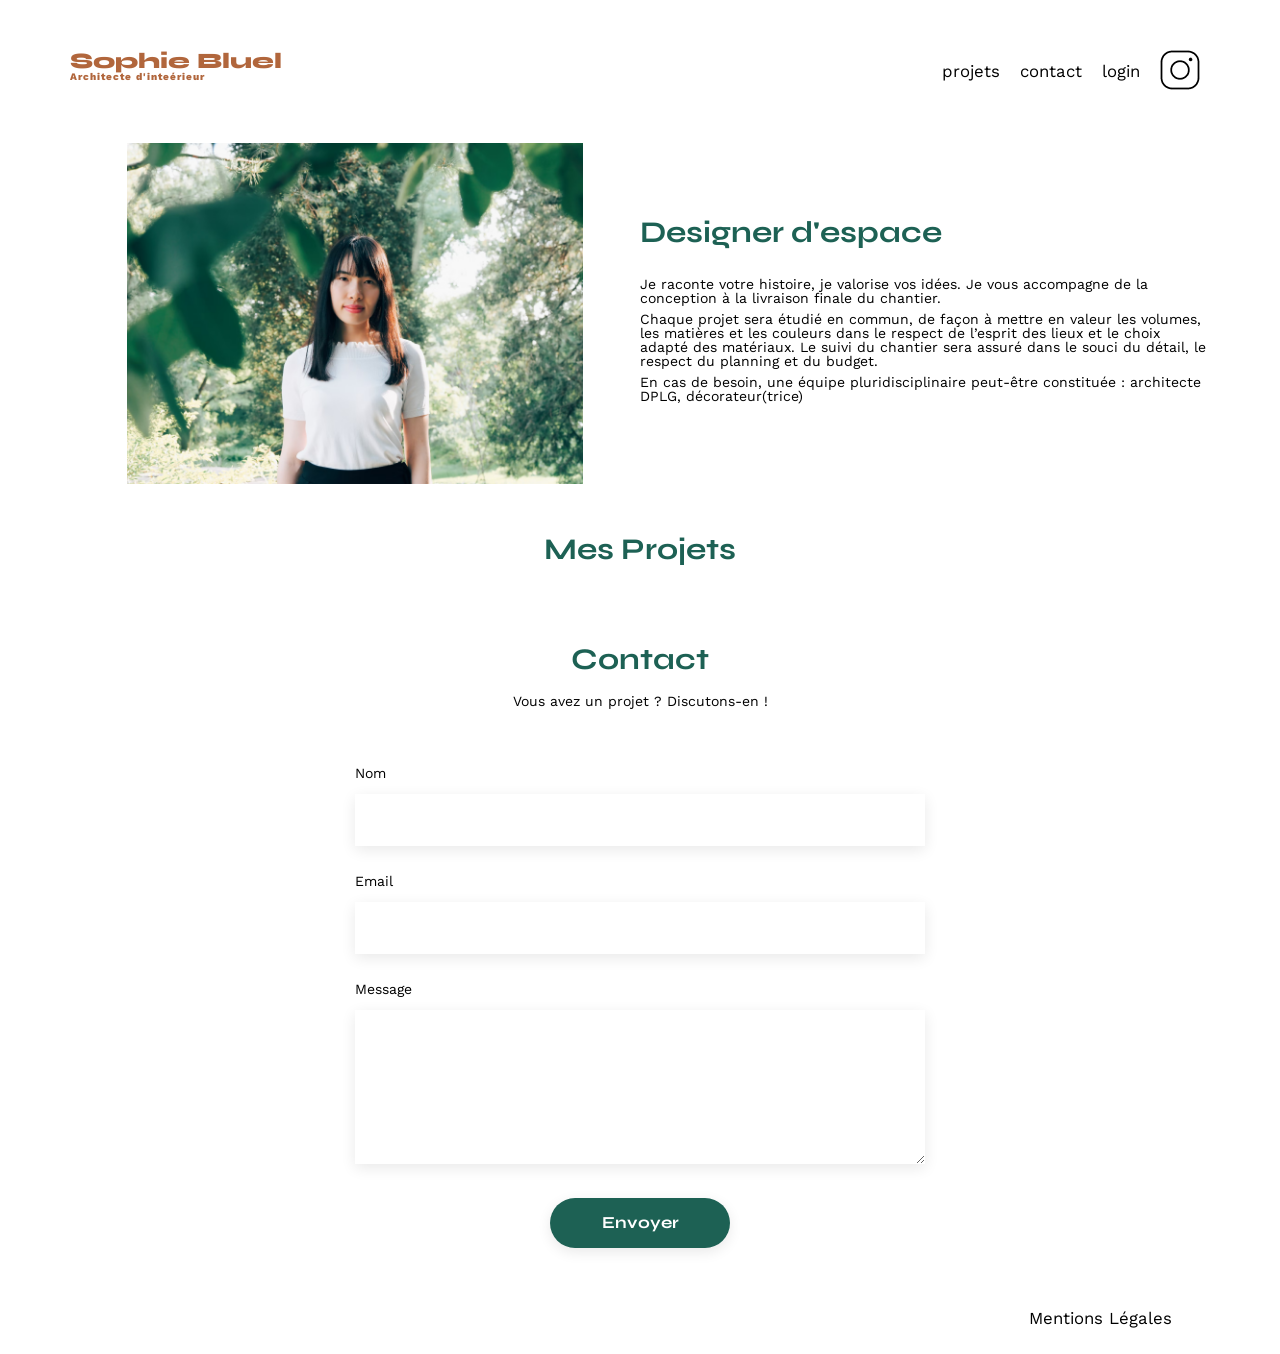
==== FrontEnd/index.html @ 556f459b "Récupérer donner via API" ====
<!DOCTYPE html>
<html lang="fr">
<head>
	<meta charset="UTF-8">
	<title>Sophie Bluel - Architecte d'intérieur</title>
	<meta name="viewport" content="width=device-width, initial-scale=1.0">
	<link rel="preconnect" href="https://fonts.googleapis.com">
	<link rel="preconnect" href="https://fonts.gstatic.com" crossorigin>
	<link href="https://fonts.googleapis.com/css2?family=Syne:wght@700;800&family=Work+Sans&display=swap" rel="stylesheet">
	<meta name="description" content="">
	<link rel="stylesheet" href="./assets/style.css">
</head>
<body>
<header>
	<h1>Sophie Bluel <span>Architecte d'inteérieur</span></h1>
	<nav>
		<ul>
			<li>projets</li>
			<li>contact</li>
			<li>login</li>
			<li><img src="./assets/icons/instagram.png" alt="Instagram"></li>
		</ul>
	</nav>
</header>
<main>
	<section id="introduction">
		<figure>
			<img src="./assets/images/sophie-bluel.png" alt="">
		</figure>
		<article>
			<h2>Designer d'espace</h2>
			<p>Je raconte votre histoire, je valorise vos idées. Je vous accompagne de la conception à la livraison finale du chantier.</p>
			<p>Chaque projet sera étudié en commun, de façon à mettre en valeur les volumes, les matières et les couleurs dans le respect de l’esprit des lieux et le choix adapté des matériaux. Le suivi du chantier sera assuré dans le souci du détail, le respect du planning et du budget.</p>
			<p>En cas de besoin, une équipe pluridisciplinaire peut-être constituée : architecte DPLG, décorateur(trice)</p>
		</article>
	</section>
	<section id="portfolio">
		<h2>Mes Projets</h2>
		<div id="categories">
			
		</div>
		<div class="gallery">
			
		</div>
	</section>
	<section id="contact">
		<h2>Contact</h2>
		<p>Vous avez un projet ? Discutons-en !</p>
		<form action="#" method="post">
			<label for="name">Nom</label>
			<input type="text" name="name" id="name">
			<label for="email">Email</label>
			<input type="email" name="email" id="email">
			<label for="message">Message</label>
			<textarea name="message" id="message" cols="30" rows="10"></textarea>
			<input type="submit" value="Envoyer">
		</form>
	</section>
</main>

<footer>
	<nav>
		<ul>
			<li>Mentions Légales</li>
		</ul>
	</nav>
</footer>
<script src="./script.js"></script>
</body>
</html>
---- FrontEnd/assets/style.css ----
/* http://meyerweb.com/eric/tools/css/reset/
   v2.0 | 20110126
   License: none (public domain)
*/

html, body, div, span, applet, object, iframe,
h1, h2, h3, h4, h5, h6, p, blockquote, pre,
a, abbr, acronym, address, big, cite, code,
del, dfn, em, img, ins, kbd, q, s, samp,
small, strike, strong, sub, sup, tt, var,
b, u, i, center,
dl, dt, dd, ol, ul, li,
fieldset, form, label, legend,
table, caption, tbody, tfoot, thead, tr, th, td,
article, aside, canvas, details, embed,
figure, figcaption, footer, header, hgroup,
menu, nav, output, ruby, section, summary,
time, mark, audio, video {
	margin: 0;
	padding: 0;
	border: 0;
	font-size: 100%;
	font: inherit;
	vertical-align: baseline;
}
/* HTML5 display-role reset for older browsers */
article, aside, details, figcaption, figure,
footer, header, hgroup, menu, nav, section {
	display: block;
}
body {
	line-height: 1;
}
ol, ul {
	list-style: none;
}
blockquote, q {
	quotes: none;
}
blockquote:before, blockquote:after,
q:before, q:after {
	content: '';
	content: none;
}
table {
	border-collapse: collapse;
	border-spacing: 0;
}
/** end reset css**/
body {
	max-width: 1140px;
	margin:auto;
	font-family: 'Work Sans' ;
	font-size: 14px;
}
header {
	display: flex;
	justify-content: space-between;
	margin: 50px 0
}
section {
	margin: 50px 0
}

h1{
	display: flex;
	flex-direction: column;
	font-family: 'Syne';
	font-size: 22px;
	font-weight: 800;
	color: #B1663C
}

h1 > span {
	font-family: 'Work Sans';
	font-size:10px;
	letter-spacing: 0.1em;
;
}

h2{
	font-family: 'Syne';
	font-weight: 700;
	font-size: 30px;
	color: #1D6154
}
nav ul {
	display: flex;
	align-items: center;
	list-style-type: none;

}
nav li {
	padding: 0 10px;
	font-size: 1.2em;
}

li:hover {
	color: #B1663C;
}
#introduction {
	display: flex;
	align-items: center;
}
#introduction figure {
	flex: 1
}
#introduction img {
	display: block;
	margin: auto;
	width: 80%;
}

#introduction article {
	flex: 1
}
#introduction h2 {
	margin-bottom: 1em;
}

#introduction p {
	margin-bottom: 0.5em;
}
#portfolio h2 {
	text-align: center;
	margin-bottom: 1em;
}
.gallery {
	width: 100%;
	display: grid;
	grid-template-columns: 1fr 1fr 1fr;
	grid-column-gap: 20px;
	grid-row-gap: 20px;
}

.gallery img {
	width: 100%;

}
#contact {
	width: 50%;
margin: auto;
}
#contact > * {
	text-align: center;

}
#contact h2{
	margin-bottom: 20px;
}
#contact form {
	text-align: left;
	margin-top:30px;
	display: flex;
	flex-direction: column;
}

#contact input {
	height: 50px;
	font-size: 1.2em;
	border: none;
	box-shadow: 0px 4px 14px rgba(0, 0, 0, 0.09);
}
#contact label {
	margin: 2em 0 1em 0;
}
#contact textarea {
	border: none;
	box-shadow: 0px 4px 14px rgba(0, 0, 0, 0.09);
}

input[type="submit"]{
	font-family: 'Syne';
	font-weight: 700;
	color: white;
	background-color: #1D6154;
	margin : 2em auto ;
	width: 180px;
	text-align: center;
	border-radius: 60px ;
}

footer nav ul {
	display: flex;
	justify-content: flex-end;
	margin: 2em
}
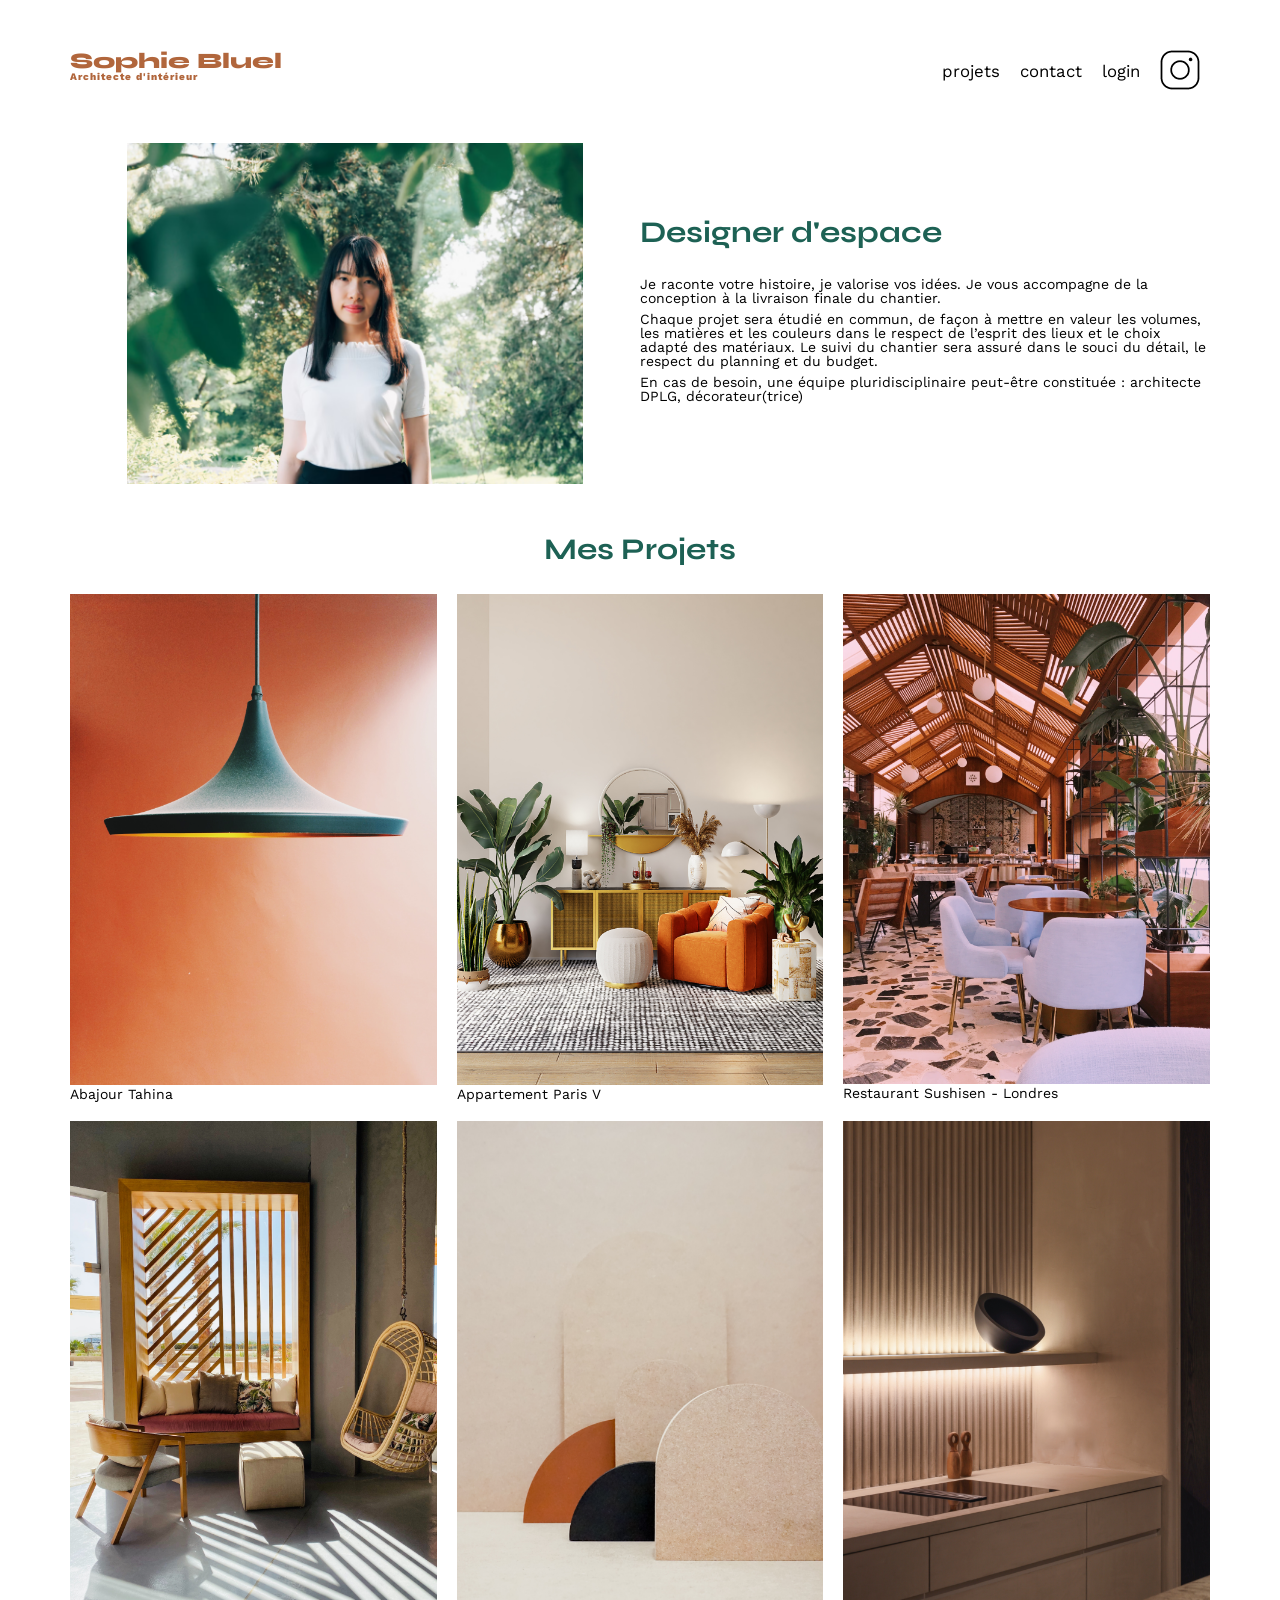
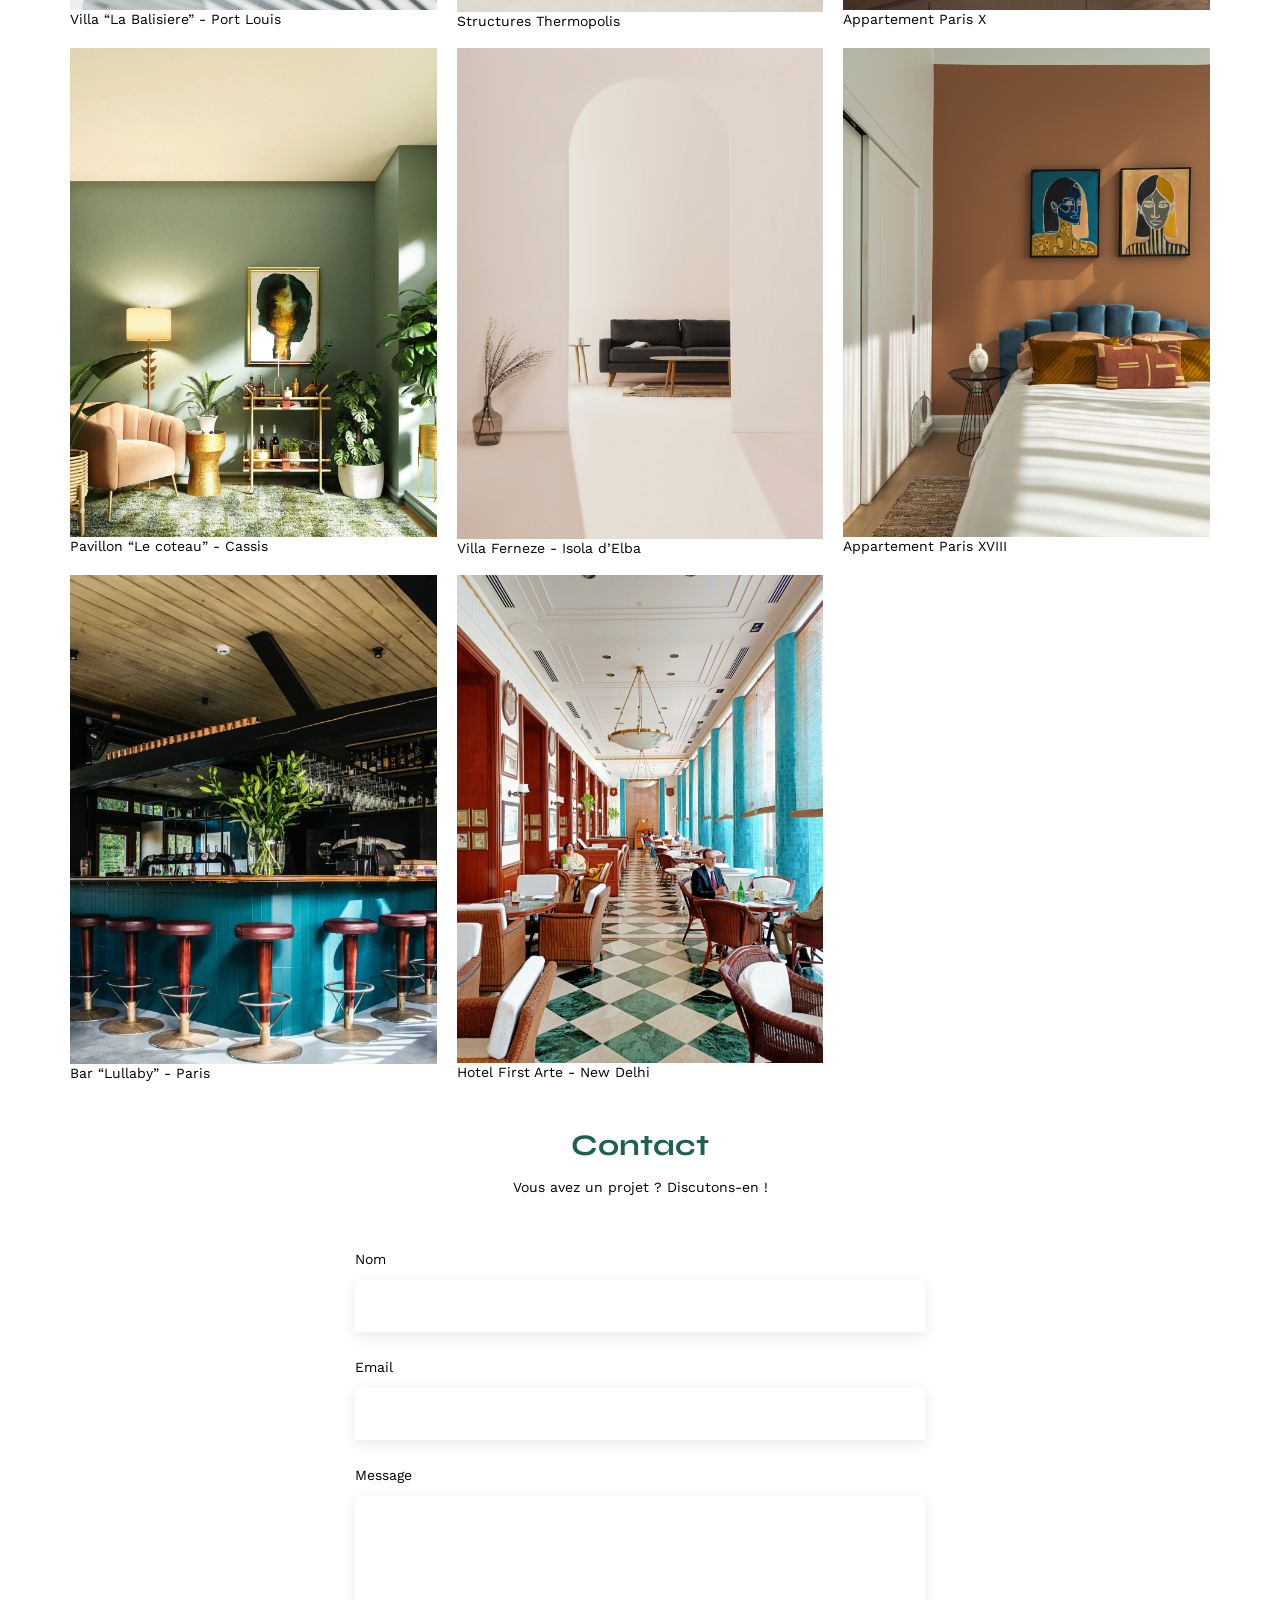
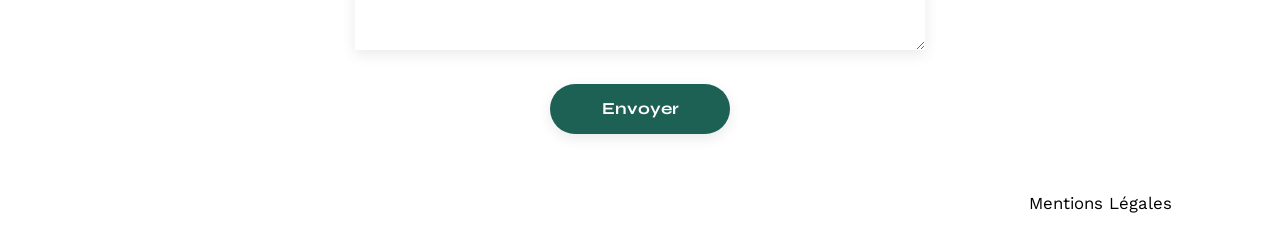
==== commit 770a68ee: "Initial commit" ====
--- a/FrontEnd/index.html
+++ b/FrontEnd/index.html
@@ -12,7 +12,7 @@
 </head>
 <body>
 <header>
-	<h1>Sophie Bluel <span>Architecte d'inteérieur</span></h1>
+	<h1>Sophie Bluel <span>Architecte d'intérieur</span></h1>
 	<nav>
 		<ul>
 			<li>projets</li>
@@ -36,11 +36,51 @@
 	</section>
 	<section id="portfolio">
 		<h2>Mes Projets</h2>
-		<div id="categories">
-			
-		</div>
 		<div class="gallery">
-			
+			<figure>
+				<img src="assets/images/abajour-tahina.png" alt="Abajour Tahina">
+				<figcaption>Abajour Tahina</figcaption>
+			</figure>
+			<figure>
+				<img src="assets/images/appartement-paris-v.png" alt="Appartement Paris V">
+				<figcaption>Appartement Paris V</figcaption>
+			</figure>
+			<figure>
+				<img src="assets/images/restaurant-sushisen-londres.png" alt="Restaurant Sushisen - Londres">
+				<figcaption>Restaurant Sushisen - Londres</figcaption>
+			</figure>
+			<figure>
+				<img src="assets/images/la-balisiere.png" alt="Villa “La Balisiere” - Port Louis">
+				<figcaption>Villa “La Balisiere” - Port Louis</figcaption>
+			</figure>
+			<figure>
+				<img src="assets/images/structures-thermopolis.png" alt="Structures Thermopolis">
+				<figcaption>Structures Thermopolis</figcaption>
+			</figure>
+			<figure>
+				<img src="assets/images/appartement-paris-x.png" alt="Appartement Paris X">
+				<figcaption>Appartement Paris X</figcaption>
+			</figure>
+			<figure>
+				<img src="assets/images/le-coteau-cassis.png" alt="Pavillon “Le coteau” - Cassis">
+				<figcaption>Pavillon “Le coteau” - Cassis</figcaption>
+			</figure>
+			<figure>
+				<img src="assets/images/villa-ferneze.png" alt="Villa Ferneze - Isola d’Elba">
+				<figcaption>Villa Ferneze - Isola d’Elba</figcaption>
+			</figure>
+			<figure>
+				<img src="assets/images/appartement-paris-xviii.png" alt="Appartement Paris XVIII">
+				<figcaption>Appartement Paris XVIII</figcaption>
+			</figure>
+			<figure>
+				<img src="assets/images/bar-lullaby-paris.png" alt="Bar “Lullaby” - Paris">
+				<figcaption>Bar “Lullaby” - Paris</figcaption>
+			</figure>
+			<figure>
+				<img src="assets/images/hotel-first-arte-new-delhi.png" alt="Hotel First Arte - New Delhi">
+				<figcaption>Hotel First Arte - New Delhi</figcaption>
+			</figure>
 		</div>
 	</section>
 	<section id="contact">
@@ -65,6 +105,5 @@
 		</ul>
 	</nav>
 </footer>
-<script src="./script.js"></script>
 </body>
 </html>
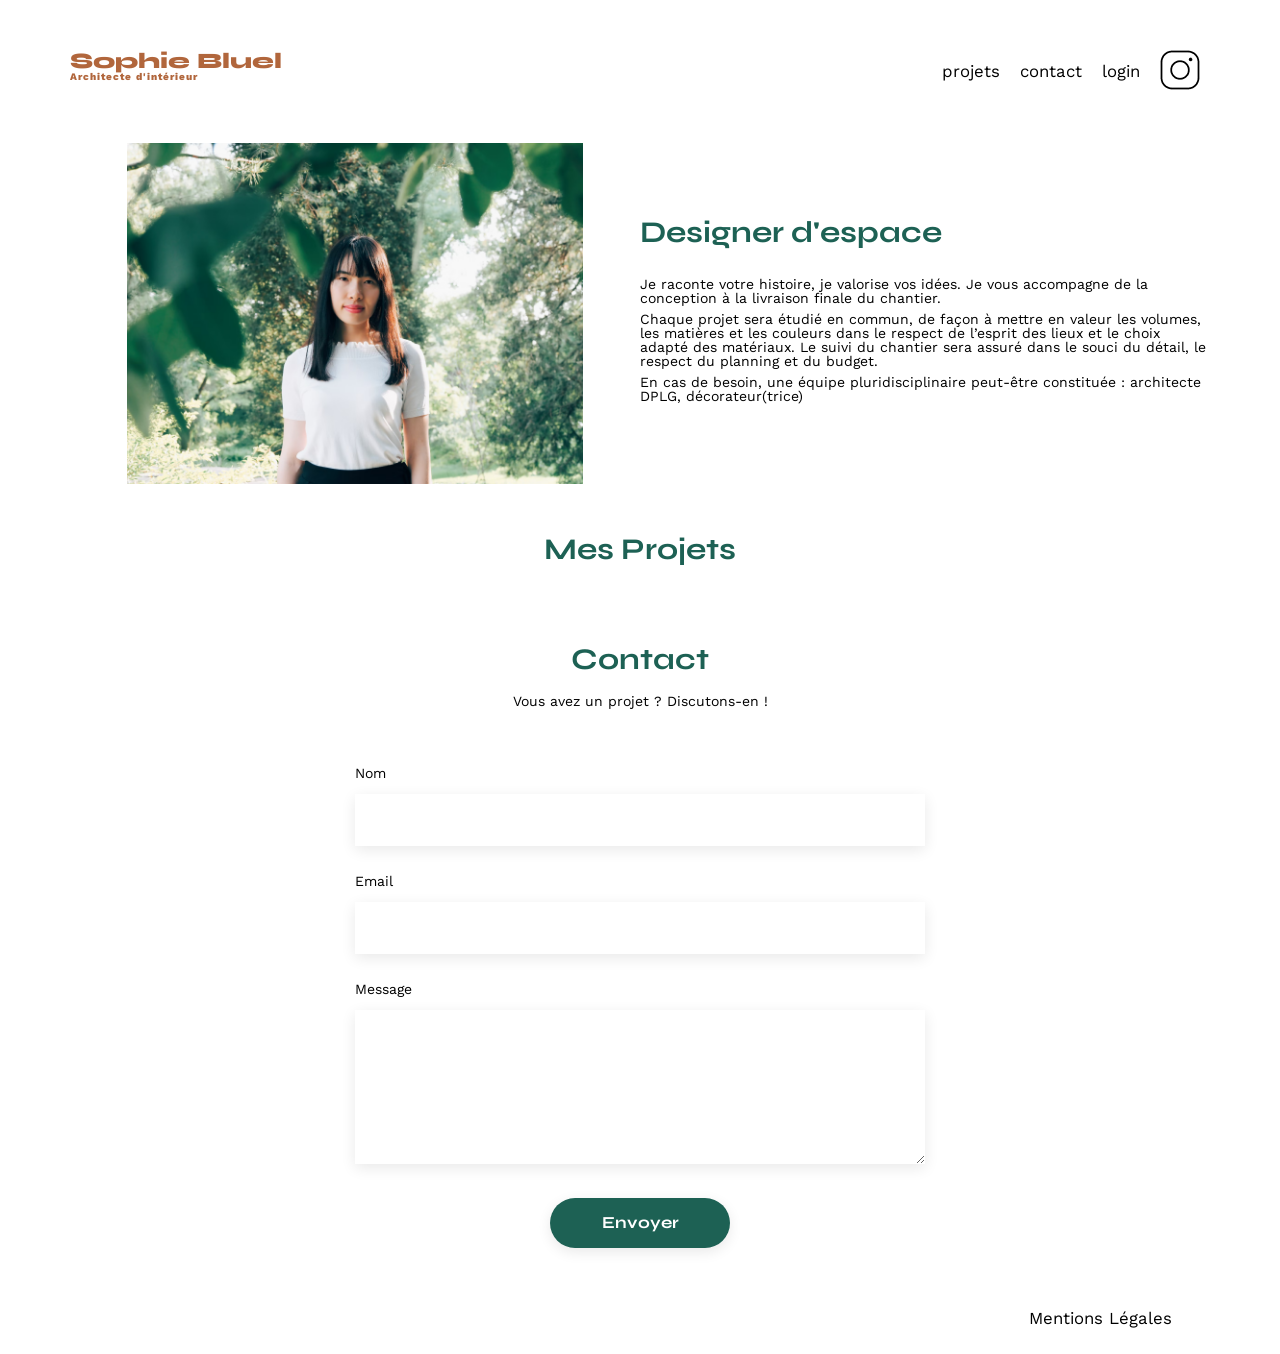
==== commit 456ed919: "refactor: génération dynamique des éléments via le DOM - Suppression du HTML statique - Création des" ====
--- a/FrontEnd/index.html
+++ b/FrontEnd/index.html
@@ -35,53 +35,9 @@
 		</article>
 	</section>
 	<section id="portfolio">
+		<div class="category"></div>
 		<h2>Mes Projets</h2>
-		<div class="gallery">
-			<figure>
-				<img src="assets/images/abajour-tahina.png" alt="Abajour Tahina">
-				<figcaption>Abajour Tahina</figcaption>
-			</figure>
-			<figure>
-				<img src="assets/images/appartement-paris-v.png" alt="Appartement Paris V">
-				<figcaption>Appartement Paris V</figcaption>
-			</figure>
-			<figure>
-				<img src="assets/images/restaurant-sushisen-londres.png" alt="Restaurant Sushisen - Londres">
-				<figcaption>Restaurant Sushisen - Londres</figcaption>
-			</figure>
-			<figure>
-				<img src="assets/images/la-balisiere.png" alt="Villa “La Balisiere” - Port Louis">
-				<figcaption>Villa “La Balisiere” - Port Louis</figcaption>
-			</figure>
-			<figure>
-				<img src="assets/images/structures-thermopolis.png" alt="Structures Thermopolis">
-				<figcaption>Structures Thermopolis</figcaption>
-			</figure>
-			<figure>
-				<img src="assets/images/appartement-paris-x.png" alt="Appartement Paris X">
-				<figcaption>Appartement Paris X</figcaption>
-			</figure>
-			<figure>
-				<img src="assets/images/le-coteau-cassis.png" alt="Pavillon “Le coteau” - Cassis">
-				<figcaption>Pavillon “Le coteau” - Cassis</figcaption>
-			</figure>
-			<figure>
-				<img src="assets/images/villa-ferneze.png" alt="Villa Ferneze - Isola d’Elba">
-				<figcaption>Villa Ferneze - Isola d’Elba</figcaption>
-			</figure>
-			<figure>
-				<img src="assets/images/appartement-paris-xviii.png" alt="Appartement Paris XVIII">
-				<figcaption>Appartement Paris XVIII</figcaption>
-			</figure>
-			<figure>
-				<img src="assets/images/bar-lullaby-paris.png" alt="Bar “Lullaby” - Paris">
-				<figcaption>Bar “Lullaby” - Paris</figcaption>
-			</figure>
-			<figure>
-				<img src="assets/images/hotel-first-arte-new-delhi.png" alt="Hotel First Arte - New Delhi">
-				<figcaption>Hotel First Arte - New Delhi</figcaption>
-			</figure>
-		</div>
+		<div class="gallery"></div>
 	</section>
 	<section id="contact">
 		<h2>Contact</h2>
@@ -105,5 +61,6 @@
 		</ul>
 	</nav>
 </footer>
+<script src="script.js"></script>
 </body>
 </html>
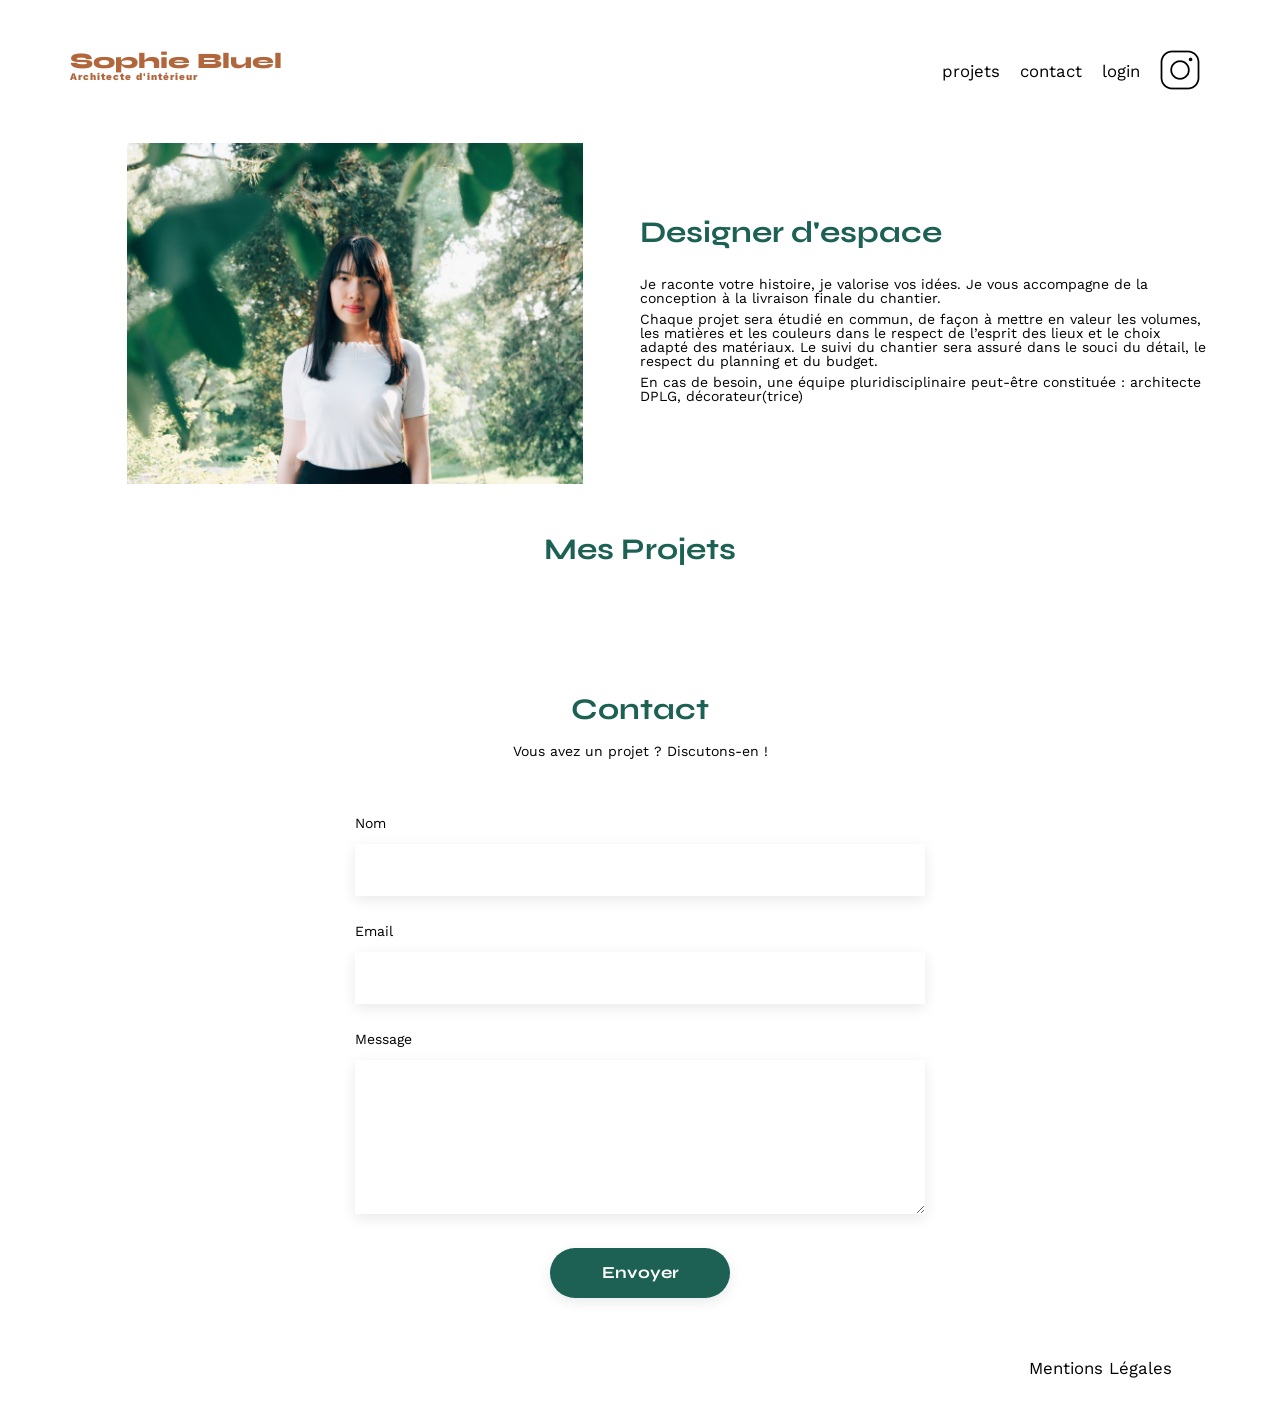
==== commit 2937c905: "feat: ajout du style et de l’état actif des catégories - Correction du placement des boutons de caté" ====
--- a/FrontEnd/index.html
+++ b/FrontEnd/index.html
@@ -35,8 +35,8 @@
 		</article>
 	</section>
 	<section id="portfolio">
+		<h2>Mes Projets</h2>
 		<div class="category"></div>
-		<h2>Mes Projets</h2>
 		<div class="gallery"></div>
 	</section>
 	<section id="contact">
--- a/FrontEnd/assets/style.css
+++ b/FrontEnd/assets/style.css
@@ -186,3 +186,27 @@
 	margin: 2em
 }
 
+/* Zone modifier */
+.category {
+	display: flex;
+	justify-content: center;
+	gap: 10px;
+	margin-bottom: 50px;
+	margin-top: 21px;
+}
+
+.category button {
+	font-family: 'Syne';
+	border: 1px solid #1D6154;
+	color: #1D6154;
+	border-radius: 60px;
+	display: inline-block;
+	font-size: 16px;
+	cursor: pointer;
+	padding: 10px 20px;
+}
+
+button.active {
+	background-color: #1D6154;
+	color: white;
+}
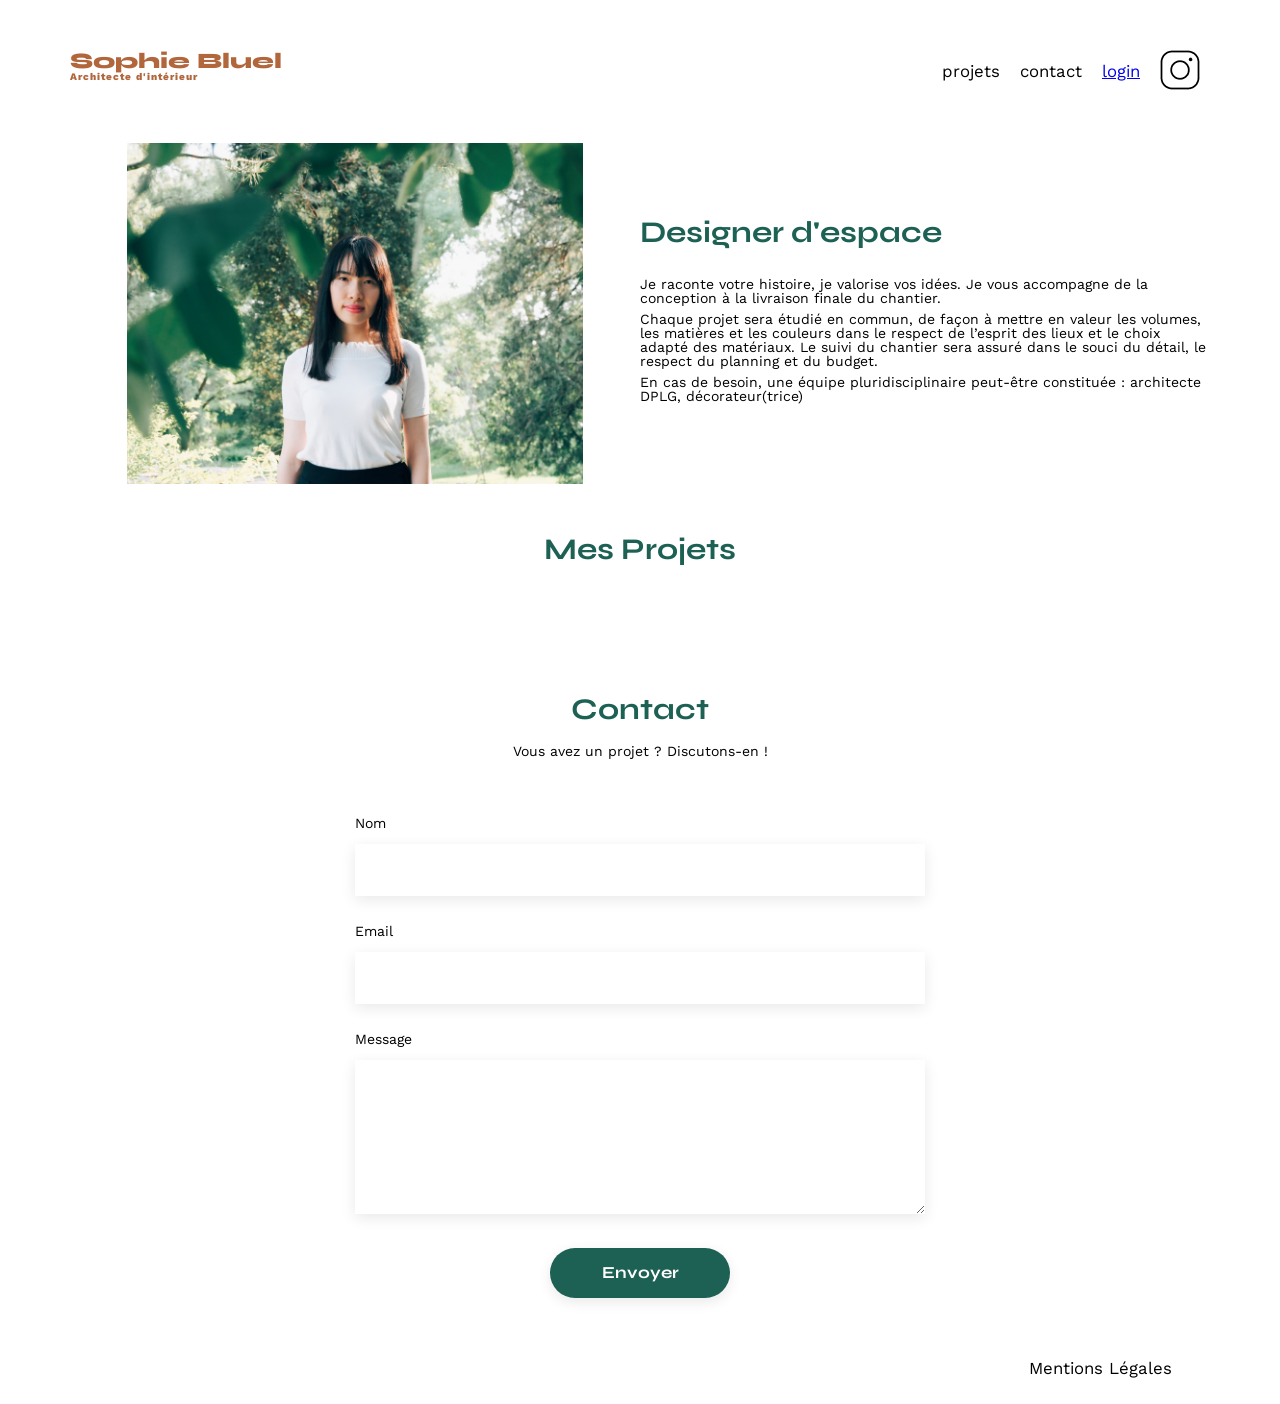
==== commit 01778328: "feat: création de la page login et début du système d'authentification" ====
--- a/FrontEnd/index.html
+++ b/FrontEnd/index.html
@@ -17,7 +17,7 @@
 		<ul>
 			<li>projets</li>
 			<li>contact</li>
-			<li>login</li>
+			<li><a href="./login.html">login</a></li>
 			<li><img src="./assets/icons/instagram.png" alt="Instagram"></li>
 		</ul>
 	</nav>
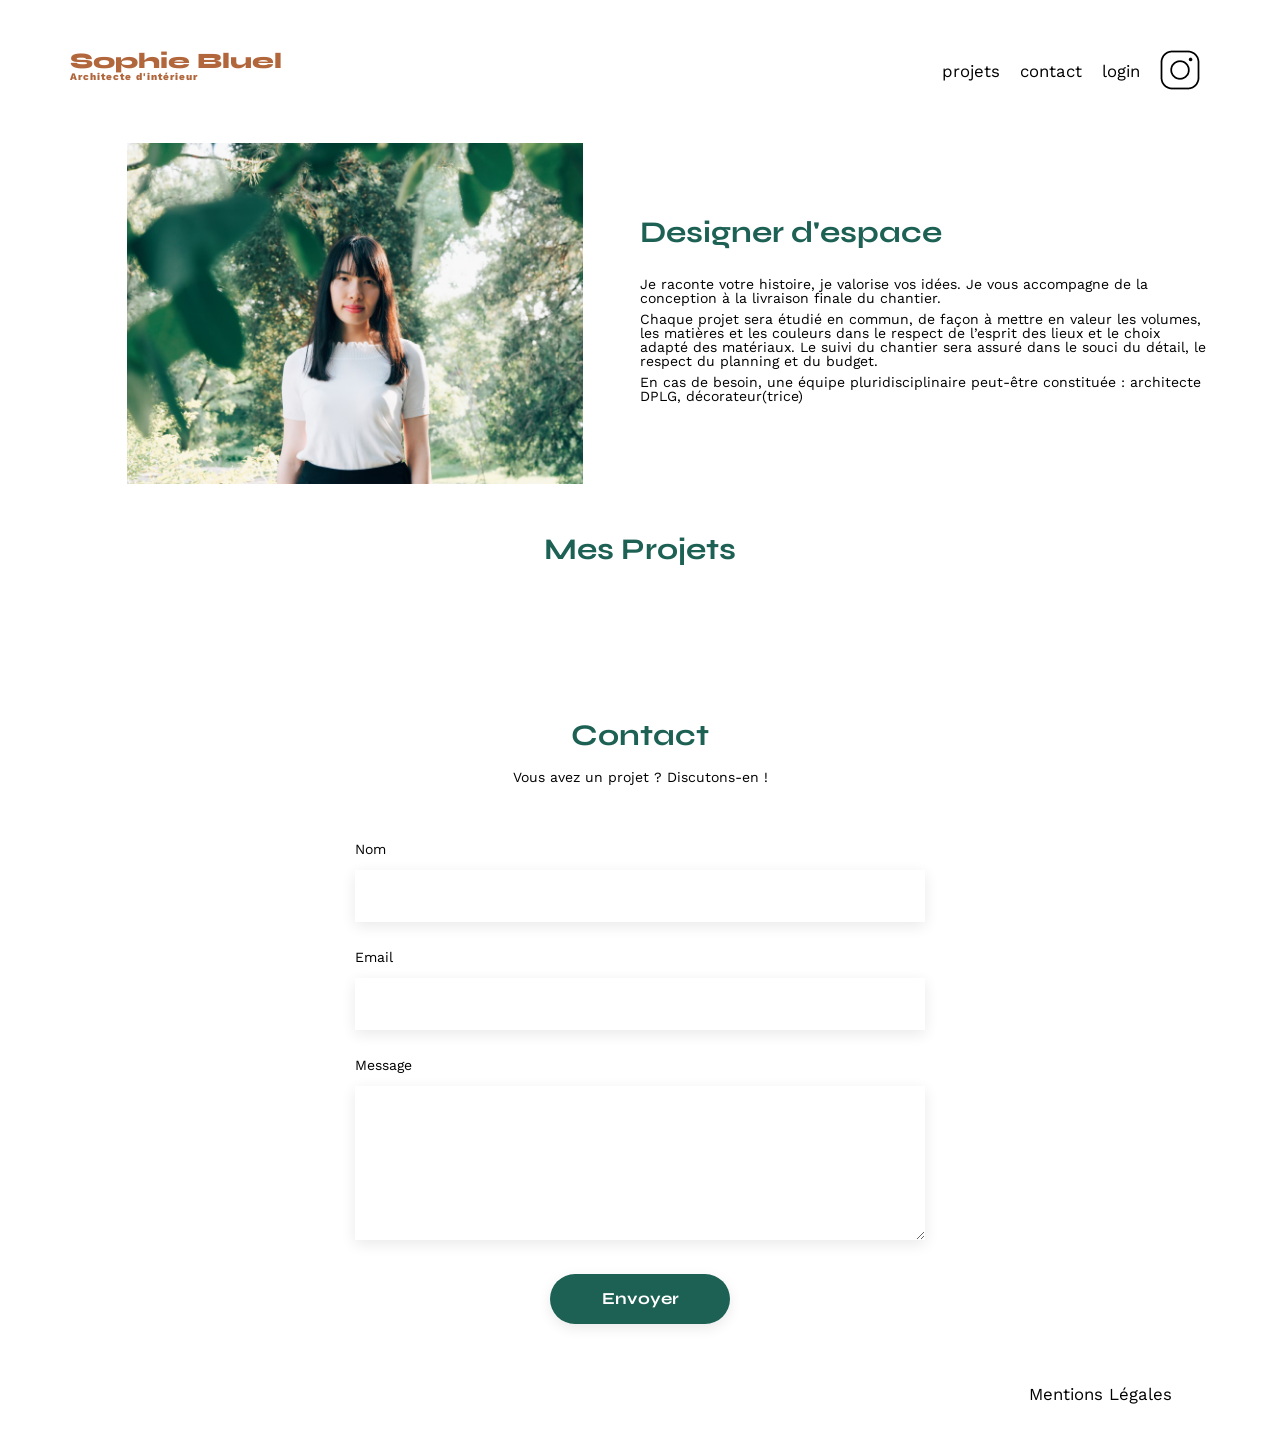
==== commit 21b10a43: "feat(login): mise en place du système d'authentification - ajout de la modale galerie photo (JS + CS" ====
--- a/FrontEnd/index.html
+++ b/FrontEnd/index.html
@@ -9,6 +9,7 @@
 	<link href="https://fonts.googleapis.com/css2?family=Syne:wght@700;800&family=Work+Sans&display=swap" rel="stylesheet">
 	<meta name="description" content="">
 	<link rel="stylesheet" href="./assets/style.css">
+	<link rel="stylesheet" href="https://cdnjs.cloudflare.com/ajax/libs/font-awesome/6.5.0/css/all.min.css">
 </head>
 <body>
 <header>
@@ -17,7 +18,8 @@
 		<ul>
 			<li>projets</li>
 			<li>contact</li>
-			<li><a href="./login.html">login</a></li>
+			<li id="login"><a href="./login.html">login</a></li>
+			<li id="logout">logout</li>
 			<li><img src="./assets/icons/instagram.png" alt="Instagram"></li>
 		</ul>
 	</nav>
@@ -35,7 +37,13 @@
 		</article>
 	</section>
 	<section id="portfolio">
-		<h2>Mes Projets</h2>
+		<div class="myProject">
+			<h2>Mes Projets</h2>
+			<button class="modifier-btn">
+				<i class="fa-solid fa-pen-to-square"></i>
+				modifier
+			</button>
+		</div>
 		<div class="category"></div>
 		<div class="gallery"></div>
 	</section>
@@ -53,7 +61,6 @@
 		</form>
 	</section>
 </main>
-
 <footer>
 	<nav>
 		<ul>
@@ -61,6 +68,14 @@
 		</ul>
 	</nav>
 </footer>
+<aside class="editer" style="display: none;">
+		<div class="editer-wrapper">
+			<button class="modifier-btn-close"><i class="fa-solid fa-x"></i></button>
+			<h2>Galerie photo</h2>
+			<div id="edit-gallery"></div>
+			<button>Ajouter une photo</button>
+		</div>
+</aside>
 <script src="script.js"></script>
 </body>
 </html>
--- a/FrontEnd/assets/style.css
+++ b/FrontEnd/assets/style.css
@@ -123,7 +123,7 @@
 }
 #portfolio h2 {
 	text-align: center;
-	margin-bottom: 1em;
+	/* margin-bottom: 1em; */
 }
 .gallery {
 	width: 100%;
@@ -194,7 +194,6 @@
 	margin-bottom: 50px;
 	margin-top: 21px;
 }
-
 .category button {
 	font-family: 'Syne';
 	border: 1px solid #1D6154;
@@ -205,8 +204,135 @@
 	cursor: pointer;
 	padding: 10px 20px;
 }
-
 button.active {
 	background-color: #1D6154;
 	color: white;
+}
+li {
+	cursor: pointer;
+}
+li a {
+	color: black;
+	text-decoration: none;
+}
+li a:hover {
+	color: #B1663C;
+}
+.myProject {
+	display: flex;
+	justify-content: center;
+	align-items: center;
+	gap: 31px;
+	margin-bottom: 4em;
+}
+.modifier-btn {
+	cursor: pointer;
+	border: none;
+	background-color: white;
+	font-size: 14px;
+}
+.hidden {
+	display: none;
+}
+/* === MODALE === */
+.editer {
+  position: fixed;
+  inset: 0;
+  background: rgba(0, 0, 0, 0.45);
+  display: flex;
+  align-items: center;
+  justify-content: center;
+  z-index: 1000;
+}
+
+.editer-wrapper {
+  background: #fff;
+  border-radius: 16px;
+  padding: 2rem;
+  width: 520px;
+  max-width: 90vw;
+  position: relative;
+}
+
+.editer-wrapper h2 {
+	color: black;
+	font-family: Arial, Helvetica, sans-serif;
+}
+
+.modifier-btn-close {
+  position: absolute;
+  top: 1rem;
+  right: 1rem;
+  background: none;
+  border: none;
+  font-size: 18px;
+  cursor: pointer;
+  color: #333;
+}
+
+.editer-wrapper h2 {
+  text-align: center;
+  font-size: 1.25rem;
+  font-weight: 500;
+  margin: 0 0 1.5rem;
+}
+
+#edit-gallery {
+  display: grid;
+  grid-template-columns: repeat(5, 1fr);
+  gap: 8px;
+  margin-bottom: 1.5rem;
+}
+
+#edit-gallery figure {
+  position: relative;
+  aspect-ratio: 1;
+  margin: 0;
+  border-radius: 6px;
+  overflow: hidden;
+}
+
+#edit-gallery figure img {
+  width: 100%;
+  height: 100%;
+  object-fit: cover;
+  display: block;
+}
+
+#edit-gallery figure .delete-btn {
+  position: absolute;
+  top: 4px;
+  right: 4px;
+  background: #1a1a1a;
+  color: #fff;
+  border: none;
+  border-radius: 6px;
+  width: 28px;
+  height: 28px;
+  cursor: pointer;
+  display: flex;
+  align-items: center;
+  justify-content: center;
+  font-size: 13px;
+}
+
+.delete-btn:hover {
+  background: #e74c3c;
+}
+
+.editer-wrapper > button:last-child {
+  display: block;
+  margin: 0 auto;
+  background: #2d6a5a;
+  color: #fff;
+  border: none;
+  border-radius: 2rem;
+  padding: 0.65rem 2rem;
+  font-size: 15px;
+  font-weight: 500;
+  cursor: pointer;
+}
+
+.editer-wrapper > button:last-child:hover {
+  background: #245549;
 }
